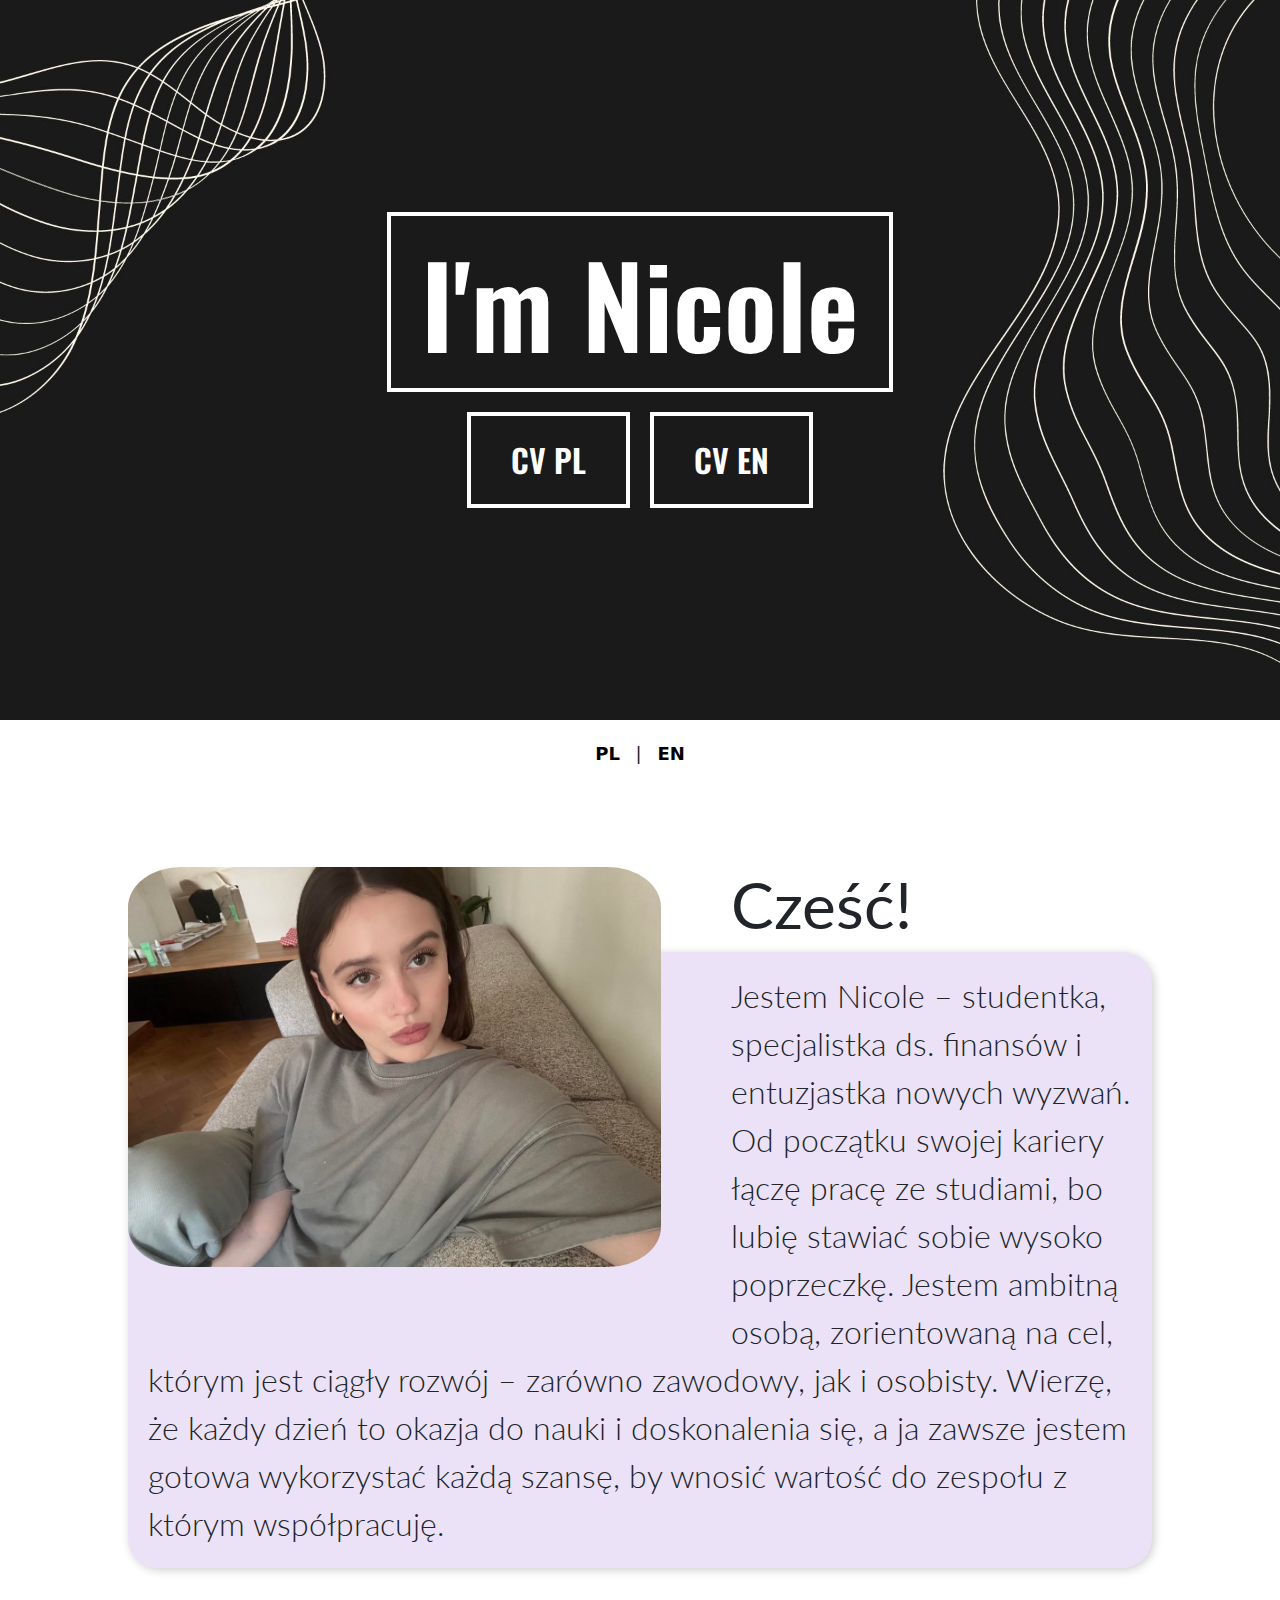
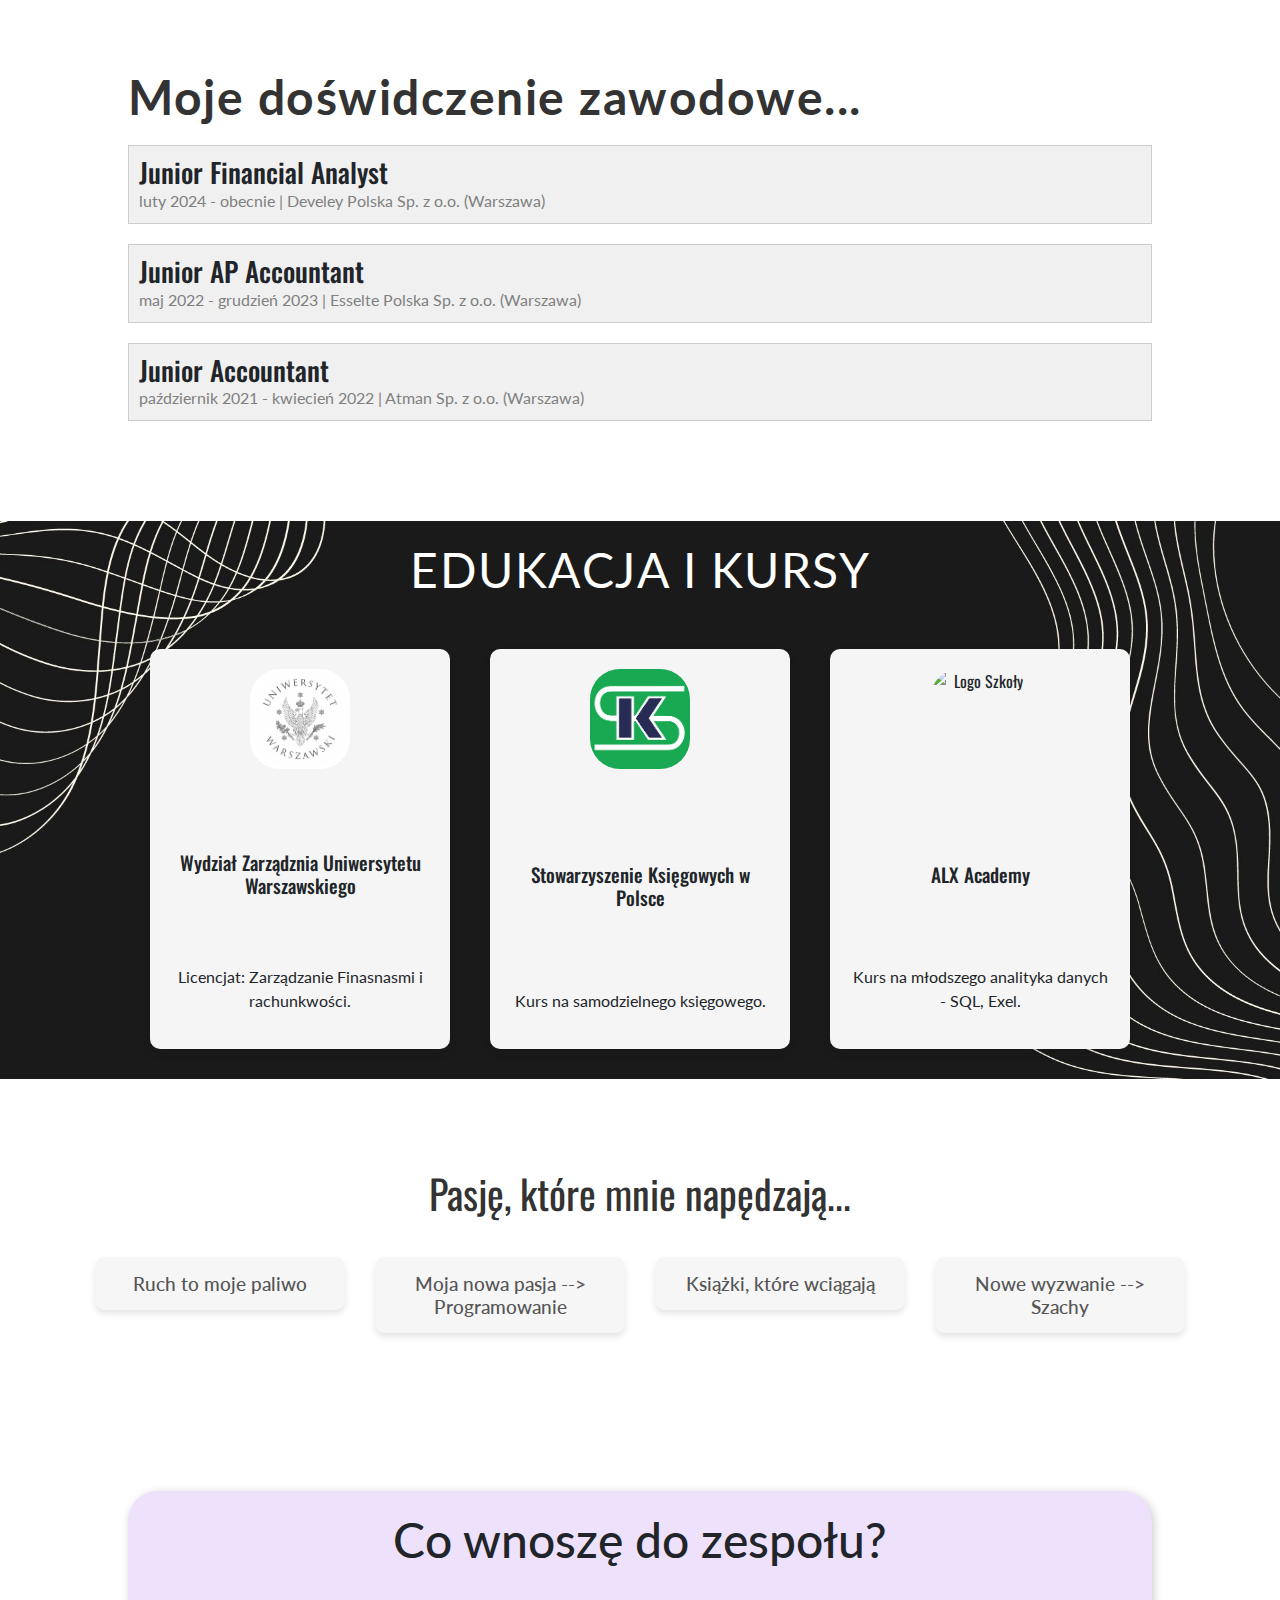
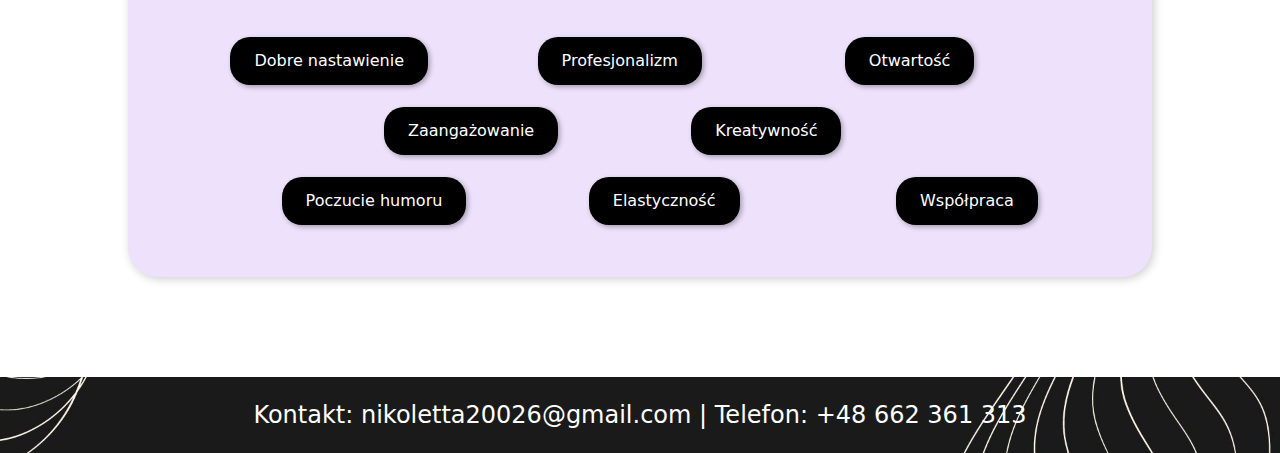
==== index.html @ 29d90490 "Add files via upload" ====
<!DOCTYPE html>
<html lang="en">

<head>
  <meta charset="UTF-8">
  <meta name="viewport" content="width=device-width, initial-scale=1.0">
  <title>My Resume</title>
  <link rel="stylesheet" href="./style.css" />
  <link href="https://fonts.googleapis.com/css2?family=Oswald:wght@400;500;600;700&display=swap" rel="stylesheet">
  <link href="https://cdn.jsdelivr.net/npm/bootstrap@5.3.3/dist/css/bootstrap.min.css" rel="stylesheet" integrity="sha384-QWTKZyjpPEjISv5WaRU9OFeRpok6YctnYmDr5pNlyT2bRjXh0JMhjY6hW+ALEwIH" crossorigin="anonymous">
  <link rel="preconnect" href="https://fonts.googleapis.com">
  <link rel="preconnect" href="https://fonts.gstatic.com" crossorigin>
  <link href="https://fonts.googleapis.com/css2?family=Lato:wght@300&display=swap" rel="stylesheet">
</head>

<body>
  <div class="top">
    <div class="container">
        <div class="title">
            <h1 class="text1">I'm Nicole</h1>
        </div>
        <!-- Przenieś przyciski pod tytuł -->
        <div class="cv-buttons">
            <a href="NIcole.Gaida.CV.PL.pdf" download class="cv-button">CV PL</a>
            <a href="Nicole.Gaida.CV.EN.pdf" download class="cv-button">CV EN</a>
        </div>
    </div>
</div>

<div class="language-switcher">
  <a href="nicolegaida-PL.html".html">PL</a> | <a href="nicolegaida-EN.html">EN</a>
</div>

<div class="me">
  <div class="photo">
    <img class="myphoto" src="./448619239_1442363773308710_5676745897773278580_n (2).jpg" alt="women" />
  </div>
  <div class="intro">
    <h3 class="hello">Cześć!</h3>
    <p class="introduction">Jestem Nicole – studentka, specjalistka ds. finansów i entuzjastka nowych wyzwań. Od początku swojej kariery łączę pracę ze studiami, bo lubię stawiać sobie wysoko poprzeczkę. Jestem ambitną osobą, zorientowaną na cel, którym jest ciągły rozwój – zarówno zawodowy, jak i osobisty. Wierzę, że każdy dzień to okazja do nauki i doskonalenia się, a ja zawsze jestem gotowa wykorzystać każdą szansę, by wnosić wartość do zespołu z którym współpracuję.</p>

  </div>
</div>



<div class="experience">
  <h3>Moje doświdczenie zawodowe...</h3>
</div>

<div class="job-entry">
  <div class="job-header" onclick="toggleDetails('details1')">
      <h2>Junior Financial Analyst</h2>
      <p>luty 2024 - obecnie | Develey Polska Sp. z o.o. (Warszawa)</p>
  </div>
  <div class="job-description" id="details1">
    <ul>
      <li>Monitorowanie i analiza wyników sprzedaży.</li>
      <li>Zarządzanie zapasami.</li>
      <li>Analiza i uzgodnienie inwentaryzacji.</li>
      <li>Przegląd zobowiązań i należności firmy.</li>
      <li>Wykonywanie ad hoc analiz finansowych.</li>
    </ul>
  </div>
</div>

<div class="job-entry">
  <div class="job-header" onclick="toggleDetails('details2')">
      <h2>Junior AP Accountant</h2>
      <p>maj 2022 - grudzień 2023 | Esselte Polska Sp. z o.o. (Warszawa)</p>
  </div>
  <div class="job-description" id="details2">
    <ul>
      <li>Kompleksowa obsługa faktur od dostawców, w tym weryfikacja pod kątem poprawności, zgodności z umowami oraz wymogami prawnymi.</li>
      <li>Zarządzanie całym procesem księgowania faktur, od momentu ich otrzymania do finalnego zaksięgowania w systemie SAP.</li>
      <li>Wprowadzanie i monitorowanie płatności, dbanie o terminowe rozliczenia oraz zgodność z planem finansowym firmy.</li>
      <li>Utrzymywanie bieżącego kontaktu z dostawcami, rozwiązywanie problemów związanych z fakturami i płatnościami.</li>
      <li>Aktywny udział w procesie zamknięcia miesiąca, w tym uzgadnianie kont za pośrednictwem systemu Blackline.</li>
      <li>Współpraca z zespołem księgowym w celu zapewnienia dokładności danych finansowych.</li>
    </ul>
  </div>
</div>

<div class="job-entry">
  <div class="job-header" onclick="toggleDetails('details3')">
      <h2>Junior Accountant</h2>
      <p>październik 2021 - kwiecień 2022 | Atman Sp. z o.o. (Warszawa)</p>
  </div>
  <div class="job-description" id="details3">
    <ul>
      <li>Księgowanie faktur kosztowych.</li>
      <li>Księgowanie wyciągów bankowych.</li>
      <li>Kontakt z dostawcami.</li>
    </ul>
  </div>
</div>



<div class="education-container">
  <h2>Edukacja i Kursy</h2>

  <div class="education-section">
      <div class="education-tile">
          <img src="/logo.png" alt="Logo Uczelni">
          <h3>Wydział Zarządznia Uniwersytetu Warszawskiego</h3>
          <p>Licencjat: Zarządzanie Finasnasmi i rachunkwości.</p>
      </div>

      <div class="education-tile">
          <img src="/sklogo.png" alt="Logo Organizacji">
          <h3>Stowarzyszenie Księgowych w Polsce</h3>
          <p>Kurs na samodzielnego księgowego.</p>
      </div>

      <div class="education-tile">
          <img src="/logoALX.png" alt="Logo Szkoły">
          <h3>ALX Academy</h3>
          <p>Kurs na młodszego analityka danych - SQL, Exel.</p>
      </div>
      
      <!-- Dodaj więcej kafelków w razie potrzeby -->
  </div>
</div>

<div class="interests">
  <h2>Pasję, które mnie napędzają...</h2>
  <div class="hobby-container">
      <div class="hobby-item">
          <h3>Ruch to moje paliwo</h3>
          <div class="hobby-content">
              <img src="siłka.png" alt="Siłownia">
              <p>
                Aktywność fizyczna to dla mnie klucz do zachowania równowagi, dając energię i motywację do codziennego działania.</p>
          </div>
      </div>
      <div class="hobby-item">
          <h3>Moja nowa pasja --> Programowanie</h3>
          <div class="hobby-content">
              <img src="monitor.jpg" alt="Programowanie">
              <p>Programowanie od razu mnie pochłonęło, a tę stronę zaprogramowałam sama jako mój pierwszy projekt, łącząc kreatywność z logiką.</p>
          </div>
      </div>
      <div class="hobby-item">
          <h3>Książki, które wciągają</h3>
          <div class="hobby-content">
              <img src="ksiązki.png" alt="Książki">
              <p>Kocham czytać coś, co wciąga mnie od pierwszej strony – zazwyczaj to książki historyczne i thrillery.</p>
          </div>
      </div>
      <div class="hobby-item">
          <h3>Nowe wyzwanie --> Szachy</h3>
          <div class="hobby-content">
              <img src="geopolitka.png" alt="Szachy">
              <p>Niedawno nauczyłam się grać w szachy i od razu wciągnęła mnie ich złożoność. Fascynuje mnie, jak każda partia wymaga strategicznego myślenia.</p>
          </div>
      </div>
  </div>
</div>

<div class="gray">
<div class="section-title">
  <h2>Co wnoszę do zespołu?</h2>
</div>

<div class="team-contributions">
  <div class="cloud">Dobre nastawienie</div>
  <div class="cloud">Profesjonalizm</div>
  <div class="cloud">Otwartość</div>
  <div class="cloud">Zaangażowanie</div>
  <div class="cloud">Kreatywność</div>
  <div class="cloud">Poczucie humoru</div>
  <div class="cloud">Elastyczność</div>
  <div class="cloud">Współpraca</div>
</div>

</div>
<div class="theend">

</div>

<footer>
  <div class="footer-content">
      <p>Kontakt: <a href="mailto:nikoletta20026@gmail.com">nikoletta20026@gmail.com</a> | Telefon: <a href="tel:+48662361313">+48 662 361 313</a></p>
  </div>
</footer>
<script src="myweb.js"></script>
</body>
---- style.css ----
body {
    margin: 0;
    padding: 0;
}
.top {
    height: 80vh;
    color: white;
    background-image: url(./Business.jpg);
    background-size: cover;
    background-repeat: no-repeat; 
    background-position: center center;
}

.container {
    display: flex;
    flex-direction: column; /* Ustawienie elementów w kolumnie */
    justify-content: center;
    align-items: center;
    height: 100%;
}

.title {
    display: inline-block;
    text-align: center;
    font-family: 'Oswald', sans-serif;
    border: 4px solid white;
    padding: 30px;
    margin: 0px;
    line-height: 1;
} 


.text1, .text2 {
    margin: 0px;
    padding: 0px;
    line-height: 1;
}


.text1 {
    font-size: 7rem;
    font-weight: 600;
}

.text2 {
    font-size: 3rem;
    margin-top: 5px;
    font-weight: 200;
    margin-bottom: 5px;
}

.cv-buttons {
    display: flex;
    justify-content: center;
    gap: 20px; /* Odstęp między przyciskami */
    margin-top: 20px; /* Odstęp od napisu "I'm Nicole" */
}

.cv-button {
    font-family: 'Oswald', sans-serif;
    font-size: 2rem;
    font-weight: 600;
    color: white;
    text-decoration: none;
    border: 4px solid white;
    padding: 20px 40px;
    display: inline-block;
    text-align: center;
    background: transparent;
    transition: background 0.3s, color 0.3s;
}

.cv-button:hover {
    background-color: white;
    color: black;
}



.me {
    margin-top: 100px;
    margin-left: 10%;
    margin-right: 10%;
    margin-bottom: 100px;
}

.photo {
    float: left;
    margin-right: 70px;
    margin-bottom: 50px;

}

.myphoto {
    height: 400px;
    border-radius: 10%;
}

.intro {
    font-family: "Lato", sans-serif;
    font-weight: 300;
    font-style: normal;
    margin-top: 50px;
}

.hello {
    font-size: 4rem;
    font-weight: 400;
}

.introduction {
    background-color: #ece2f8;
    padding: 0px;
    border-radius: 30px; /* Zaokrąglone rogi, aby przypominało kształt chmurki */
    box-shadow: 2px 2px 10px rgba(0, 0, 0, 0.2); 
    font-size: 2rem;
}



.experience > h3 {

    font-size: 2em;
    margin-bottom: 20px;
    color: #333; /* Kolor tekstu */
    letter-spacing: 1.5px; /* Rozstrzał liter */
    font-weight: bold; /* Pogrubienie */
    font-family: "Lato", sans-serif;
    font-weight: 400;
    font-size: 3rem;
    margin-bottom: 50px;
    margin-left: 10%;
}

.job-entry {
    margin-bottom: 20px;
    margin-left: 10%;
    margin-right: 10%; /* Dodanie marginesu po prawej stronie */
}

.opis {
    margin-top: 50px;
}




.job-header h2 {
    font-family: 'Oswald', sans-serif;
    margin: 0;
    font-size: 1.7em;
}

.job-header p {
    font-family: "Lato", sans-serif;
    margin: 0;
    font-size: 1em;
    color: gray;
}

.job-description {
    margin-top: 20px;
    text-align: left;
    font-size: 1.2em;
}

ul {
    list-style-type: square;
}

.job-description {
    display: none; /* Domyślnie ukryte */
    margin-left: 20px;
}

.job-header {
    cursor: pointer;
    background-color: #f0f0f0;
    padding: 10px;
    border: 1px solid #ccc;
    margin-bottom: 5px;
}

.job-header:hover {
    background-color: #e0e0e0;
}

.education-container {
    background-image: url(./Business.jpg);
    background-size: cover;
    background-repeat: no-repeat; 
    background-position: center center;
    text-align: center;
    margin-bottom: 40px;
    margin-top: 100px;
    padding-top: 20px;
    padding-bottom: 30px;
}

.education-container h2 {
    font-size: 2em;
    margin-bottom: 20px;
    color: white; /* Kolor tekstu */
    text-transform: uppercase; /* Duże litery */
    letter-spacing: 1.5px; /* Rozstrzał liter */
    font-weight: bold; /* Pogrubienie */
    font-family: "Lato", sans-serif;
    font-weight: 400;
    font-size: 3rem;
    margin-bottom: 50px;
}

.education-section {
    display: flex;
    flex-wrap: wrap;
    gap: 40px; /* Większy odstęp między kafelkami */
    justify-content: center; /* Wyrównanie do środka */
}

.education-tile {
    font-family: 'Oswald', sans-serif;
    background-color: #f5f5f5; /* Tło kafelka */
    border-radius: 10px; /* Zaokrąglenie rogów kafelka */
    box-shadow: 0 4px 8px rgba(0, 0, 0, 0.1); /* Cień pod kafelkiem */
    padding: 20px;
    width: 300px; /* Szerokość kafelka */
    text-align: center;
    display: flex;
    flex-direction: column;
    justify-content: space-between;
    align-items: center;
    height: 400px; /* Ustalona wysokość kafelka, aby wszystkie były równe */
}

.education-tile p {
    font-family: "Lato", sans-serif;
}

.education-tile img {
    width: 100px; /* Stała szerokość loga */
    height: 100px; /* Stała wysokość loga */
    margin-bottom: 15px;
    border-radius: 30%; /* Zaokrąglone rogi obrazka */
    object-fit: contain; /* Zapewnia, że obrazek zmieści się w kwadracie bez zniekształceń */
}

.education-tile h3 {
    margin: 10px 0;
    font-size: 1.2em;
}



.interests {
    text-align: center;
    padding: 50px 0;

}

.interests h2 {
    font-family: 'Oswald', sans-serif;
    font-weight: 400;
    font-size: 2.5em;
    color: #333;
    margin-bottom: 40px;
}

.hobby-container {
    display: flex;
    flex-wrap: wrap;
    justify-content: center;
    gap: 30px;
}

.hobby-item {
    position: relative;
    width: 250px;
    cursor: pointer;
    font: "Lato", sans-serif;
}

.hobby-item h3 {
    font-family: 'Lato', sans-serif;
    font-size: 1.2em;
    color: #555;
    background-color: #f4f4f4d5;
    padding: 15px;
    border-radius: 10px;
    transition: background-color 0.3s, color 0.3s;
    box-shadow: 0 4px 6px rgba(0, 0, 0, 0.1);
}

.hobby-item h3:hover {
    background-color: #c69bf7;
    color: #fff;
}

.hobby-content {
    position: absolute;
    top: 110%;
    left: 50%;
    transform: translateX(-50%);
    width: 300px;
    background-color: #fff;
    padding: 20px;
    border-radius: 10px;
    text-align: left;
    box-shadow: 0 8px 16px rgba(0, 0, 0, 0.2);
    opacity: 0;
    visibility: hidden;
    transition: opacity 0.3s;
    z-index: 1;
}

.hobby-item:hover .hobby-content {
    opacity: 1;
    visibility: visible;
}

.hobby-content img {
    width: 100%;
    height: auto;
    border-radius: 10px;
    margin-bottom: 15px;
}

.hobby-content p {
    font-family: 'Lato', sans-serif;
    font-size: 0.95em;
    color: #333;
    line-height: 1.5;
    text-align: justify;
}

footer {
    background-image: url(./Business.jpg);
    background-size: cover;
    background-repeat: no-repeat; 
    background-position: center center;
    color: #fff; /* Kolor tekstu */
    padding: 20px 0;
    text-align: center;
}

.footer-content {
    max-width: 1200px;
    margin: 0 auto;
    padding: 0 20px;
}

.footer-content p {
    margin: 0;
    font-size: 1,5em;
}

.footer-content a {
    color: #fff; /* Kolor linków */
    text-decoration: none;
}

.footer-content a:hover {
    text-decoration: underline; /* Podkreślenie linków po najechaniu myszą */
}



.language-switcher {
    text-align: center;
    margin-top: 20px;
    font-size: 18px;
}

.language-switcher a {
    text-decoration: none;
    color: #000;
    margin: 0 10px;
    font-weight: bold;
}

.language-switcher a:hover {
    text-decoration: underline;
}

.section-title {
    text-align: center;
    font-family: "Lato", sans-serif;
    font-weight: 400;
    margin-top: 100px;
    margin-bottom: 0px;
}

.section-title h2 {
    font-size: 3rem;
    padding-top: 20px;
}

.team-contributions {
    position: relative;
    width: 100%;
    margin: 0 auto;
    height: 300px; /* Zmniejszona wysokość kontenera */
    padding: 20px;
}

.cloud {
    
    position: absolute;
    background-color: #000;
    color: #fff;
    padding: 12px 24px; /* Zwiększono padding, aby chmurki były większe */
    border-radius: 20px;
    box-shadow: 2px 2px 5px rgba(0, 0, 0, 0.3);
    font-size: 16px; /* Zwiększono rozmiar czcionki */
    transition: transform 0.3s ease;
    cursor: pointer;
}

/* Rozmieszczenie chmurek w różnych miejscach, bliżej siebie */
.cloud:nth-child(1) { top: 60px; left: 10%; } /* Zaangażowanie */
.cloud:nth-child(2) { top: 60px; left: 40%; } /* Otwartość */
.cloud:nth-child(3) { top: 60px; left: 70%; } /* Profesjonalizm */
.cloud:nth-child(4) { top: 130px; left: 25%; } /* Dobre nastawienie */
.cloud:nth-child(5) { top: 130px; left: 55%; } /* Współpraca */
.cloud:nth-child(6) { top: 200px; left: 15%; } /* Elastyczność */
.cloud:nth-child(7) { top: 200px; left: 45%; } /* Kreatywność */
.cloud:nth-child(8) { top: 200px; left: 75%; } /* Poczucie humoru */

.cloud:hover {
    transform: scale(1.1);
}


.gray {
    background-color: #ede1fb;
    ;; /* Szary kolor tła */
    padding: 0px;
    border-radius: 30px; /* Zaokrąglone rogi, aby przypominało kształt chmurki */
    box-shadow: 2px 2px 10px rgba(0, 0, 0, 0.2); /* Delikatny cień */
    max-width: 80%;
    margin: 0 auto; /* Wyśrodkowanie kontenera */
    text-align: center;

    
}

.theend {
    height: 100px;
}


body {
    margin: 0;
    padding: 0;
}

.top {
    height: 80vh;
    color: white;
    background-image: url(./Business.jpg);
    background-size: cover;
    background-repeat: no-repeat;
    background-position: center center;
}

.container {
    display: flex;
    flex-direction: column;
    justify-content: center;
    align-items: center;
    height: 100%;
}

.title {
    display: inline-block;
    text-align: center;
    font-family: 'Oswald', sans-serif;
    border: 4px solid white;
    padding: 30px;
    margin: 0px;
    line-height: 1;
}

.text1 {
    font-size: 7rem;
    font-weight: 600;
}

.cv-buttons {
    display: flex;
    justify-content: center;
    gap: 20px;
    margin-top: 20px;
}

.cv-button {
    font-family: 'Oswald', sans-serif;
    font-size: 2rem;
    font-weight: 600;
    color: white;
    text-decoration: none;
    border: 4px solid white;
    padding: 20px 40px;
    display: inline-block;
    text-align: center;
    background: transparent;
    transition: background 0.3s, color 0.3s;
}

.cv-button:hover {
    background-color: white;
    color: black;
}

.me {
    margin: 100px 10%;
}

.photo {
    float: left;
    margin-right: 70px;
    margin-bottom: 50px;
}

.myphoto {
    height: 400px;
    border-radius: 10%;
}

.intro {
    font-family: "Lato", sans-serif;
    font-weight: 300;
    font-style: normal;
    margin-top: 50px;
}

.hello {
    font-size: 4rem;
    font-weight: 400;
}

.introduction {
    background-color: #ece2f8;
    padding: 20px;
    border-radius: 30px;
    box-shadow: 2px 2px 10px rgba(0, 0, 0, 0.2);
    font-size: 2rem;
}

.experience > h3 {
    font-size: 3rem;
    margin: 50px 10% 20px;
    color: #333;
    letter-spacing: 1.5px;
    font-weight: bold;
    font-family: "Lato", sans-serif;
}

.job-entry {
    margin: 20px 10%;
}

.job-header h2 {
    font-family: 'Oswald', sans-serif;
    margin: 0;
    font-size: 1.7em;
}

.job-header p {
    font-family: "Lato", sans-serif;
    margin: 0;
    font-size: 1em;
    color: gray;
}

.job-description {
    margin-top: 20px;
    text-align: left;
    font-size: 1.2em;
    display: none;
    margin-left: 20px;
}

.job-header {
    cursor: pointer;
    background-color: #f0f0f0;
    padding: 10px;
    border: 1px solid #ccc;
    margin-bottom: 5px;
}

.job-header:hover {
    background-color: #e0e0e0;
}

.education-container {
    background-image: url(./Business.jpg);
    background-size: cover;
    background-repeat: no-repeat;
    background-position: center center;
    text-align: center;
    margin: 100px 0 40px;
    padding: 20px 0 30px;
}

.education-container h2 {
    font-family: "Lato", sans-serif;
    font-weight: 400;
    font-size: 3rem;
    color: white;
    text-transform: uppercase;
    letter-spacing: 1.5px;
    margin-bottom: 50px;
}

.education-section {
    display: flex;
    flex-wrap: wrap;
    gap: 40px;
    justify-content: center;
}

.education-tile {
    font-family: 'Oswald', sans-serif;
    background-color: #f5f5f5;
    border-radius: 10px;
    box-shadow: 0 4px 8px rgba(0, 0, 0, 0.1);
    padding: 20px;
    width: 300px;
    text-align: center;
    display: flex;
    flex-direction: column;
    justify-content: space-between;
    align-items: center;
    height: 400px;
}

.education-tile p {
    font-family: "Lato", sans-serif;
}

.education-tile img {
    width: 100px;
    height: 100px;
    margin-bottom: 15px;
    border-radius: 30%;
    object-fit: contain;
}

.interests {
    text-align: center;
    padding: 50px 0;
}

.interests h2 {
    font-family: 'Oswald', sans-serif;
    font-weight: 400;
    font-size: 2.5em;
    color: #333;
    margin-bottom: 40px;
}

.hobby-container {
    display: flex;
    flex-wrap: wrap;
    justify-content: center;
    gap: 30px;
}

.hobby-item {
    position: relative;
    width: 250px;
    cursor: pointer;
}

.hobby-item h3 {
    font-family: 'Lato', sans-serif;
    font-size: 1.2em;
    color: #555;
    background-color: #f4f4f4d5;
    padding: 15px;
    border-radius: 10px;
    transition: background-color 0.3s, color 0.3s;
    box-shadow: 0 4px 6px rgba(0, 0, 0, 0.1);
}

.hobby-item h3:hover {
    background-color: #c69bf7;
    color: #fff;
}

.hobby-content {
    position: absolute;
    top: 110%;
    left: 50%;
    transform: translateX(-50%);
    width: 300px;
    background-color: #fff;
    padding: 20px;
    border-radius: 10px;
    text-align: left;
    box-shadow: 0 8px 16px rgba(0, 0, 0, 0.2);
    opacity: 0;
    visibility: hidden;
    transition: opacity 0.3s;
    z-index: 1;
}

.hobby-item:hover .hobby-content {
    opacity: 1;
    visibility: visible;
}

.hobby-content img {
    width: 100%;
    height: auto;
    border-radius: 10px;
    margin-bottom: 15px;
}

.hobby-content p {
    font-family: 'Lato', sans-serif;
    font-size: 0.95em;
    color: #333;
    line-height: 1.5;
    text-align: justify;
}

footer {
    background-image: url(./Business.jpg);
    background-size: cover;
    background-repeat: no-repeat;
    background-position: center center;
    color: #fff;
    padding: 20px 0;
    text-align: center;
}

.footer-content {
    max-width: 1200px;
    margin: 0 auto;
    padding: 0 20px;
}

.footer-content p {
    margin: 0;
    font-size: 1.5em;
}

.footer-content a {
    color: #fff;
    text-decoration: none;
}

.footer-content a:hover {
    text-decoration: underline;
}

.language-switcher {
    text-align: center;
    margin-top: 20px;
    font-size: 18px;
}

.language-switcher a {
    text-decoration: none;
    color: #000;
    margin: 0 10px;
    font-weight: bold;
}

.language-switcher a:hover {
    text-decoration: underline;
}

.section-title {
    text-align: center;
    font-family: "Lato", sans-serif;
    font-weight: 400;
    margin-top: 100px;
    margin-bottom: 0px;
}

.section-title h2 {
    font-size: 3rem;
    padding-top: 20px;
}

.team-contributions {
    position: relative;
    width: 100%;
    margin: 0 auto;
    height: 300px;
    padding: 20px;
}

.cloud {
    position: absolute;
    background-color: #000;
    color: #fff;
    padding: 12px 24px;
    border-radius: 20px;
    box-shadow: 2px 2px 5px rgba(0, 0, 0, 0.3);
    font-size: 16px;
    transition: transform 0.3s ease;
    cursor: pointer;
}



@media only screen and (max-width: 768px) {
    .text1 {
        font-size: 4rem; /* Zmniejszenie rozmiaru czcionki na mniejszych ekranach */
    }

    .hello {
        font-size: 2.5rem; /* Zmniejszenie rozmiaru czcionki na mniejszych ekranach */
    }

    .introduction, .footer-content p, .footer-content a {
        font-size: 1rem; /* Zmniejszenie czcionki dla mniejszych urządzeń */
    }

    .photo {
        max-width: 100%; /* Dopasowanie zdjęcia do szerokości ekranu */
    }

    .team-contributions {
        grid-template-columns: 1fr; /* Jedna kolumna na mniejszych ekranach */
        gap: 15px; /* Zmniejszenie odstępu między chmurkami */
    }

    .cv-buttons {
        flex-direction: column; /* Przyciski CV pod sobą na mniejszych ekranach */
        gap: 10px;
    }
    
    .me {
        margin: 50px 5%; /* Zmniejszenie marginesów na mniejszych ekranach */
    }
}
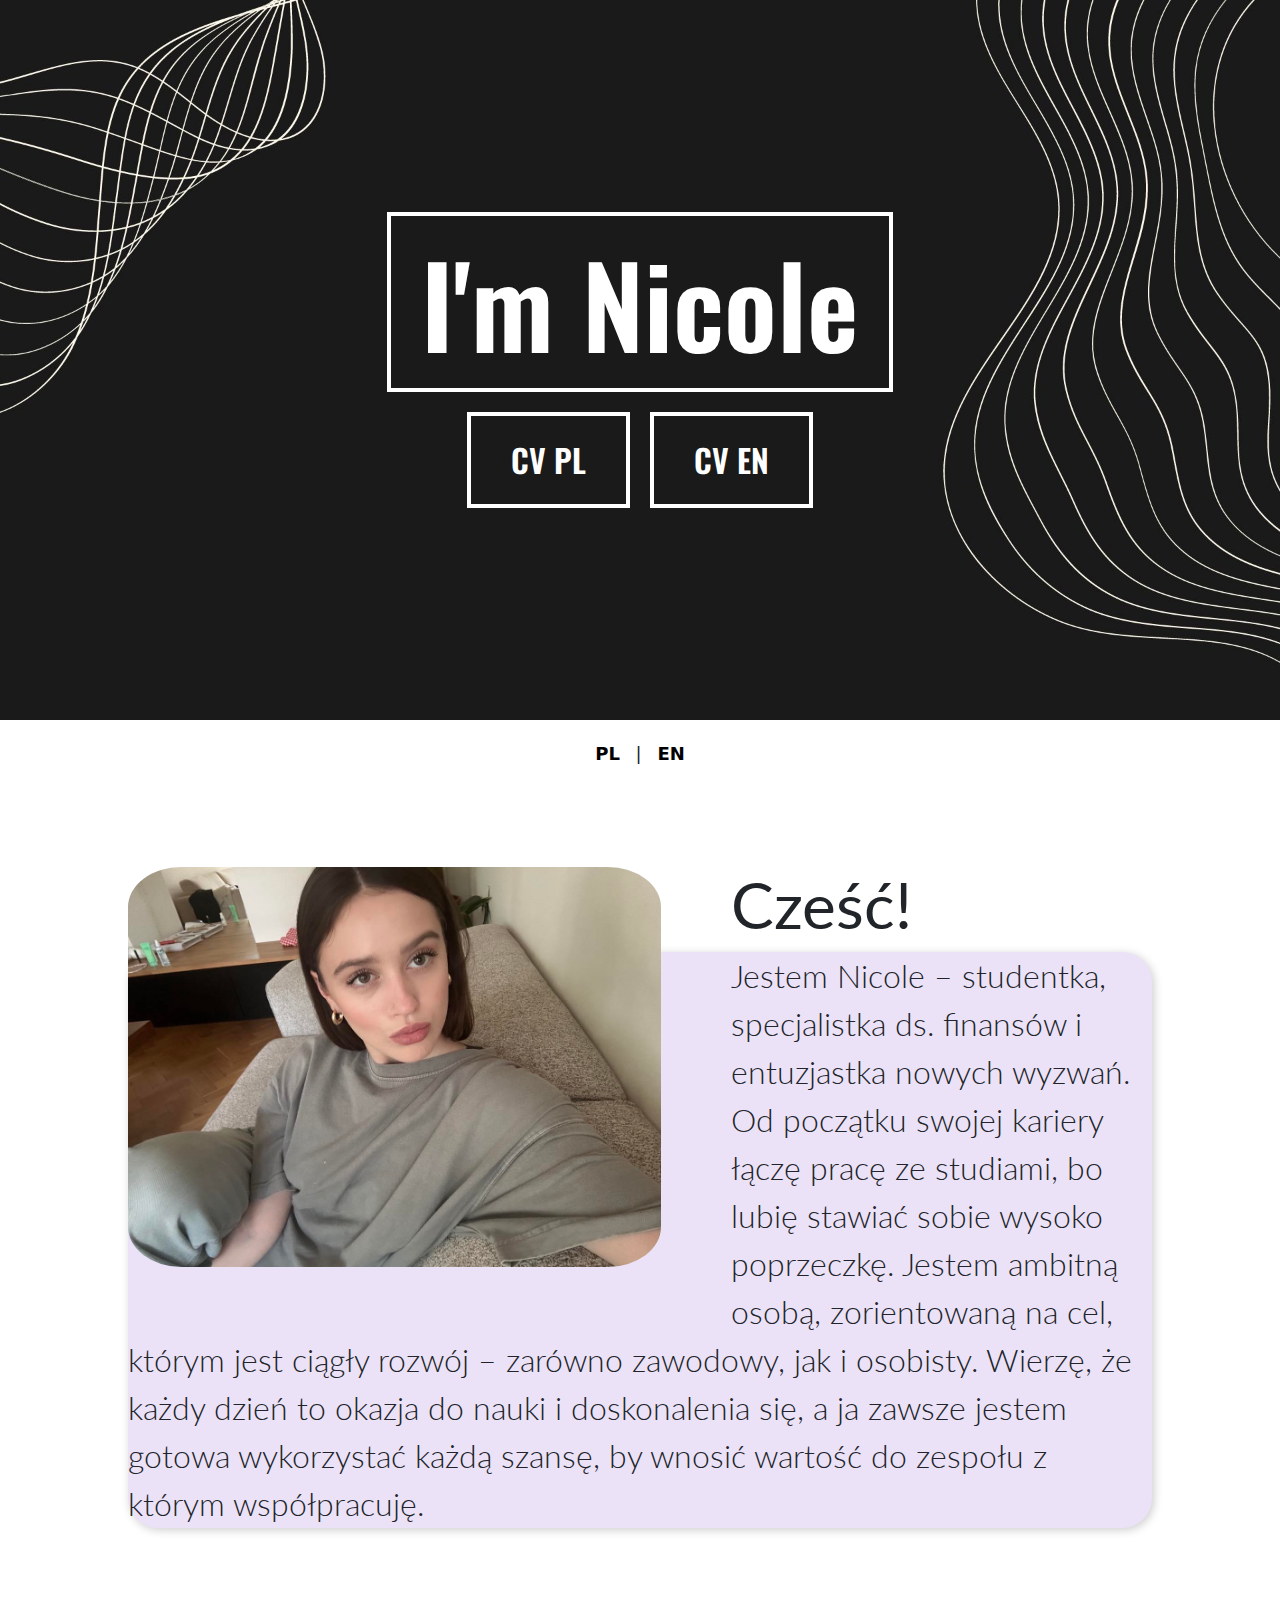
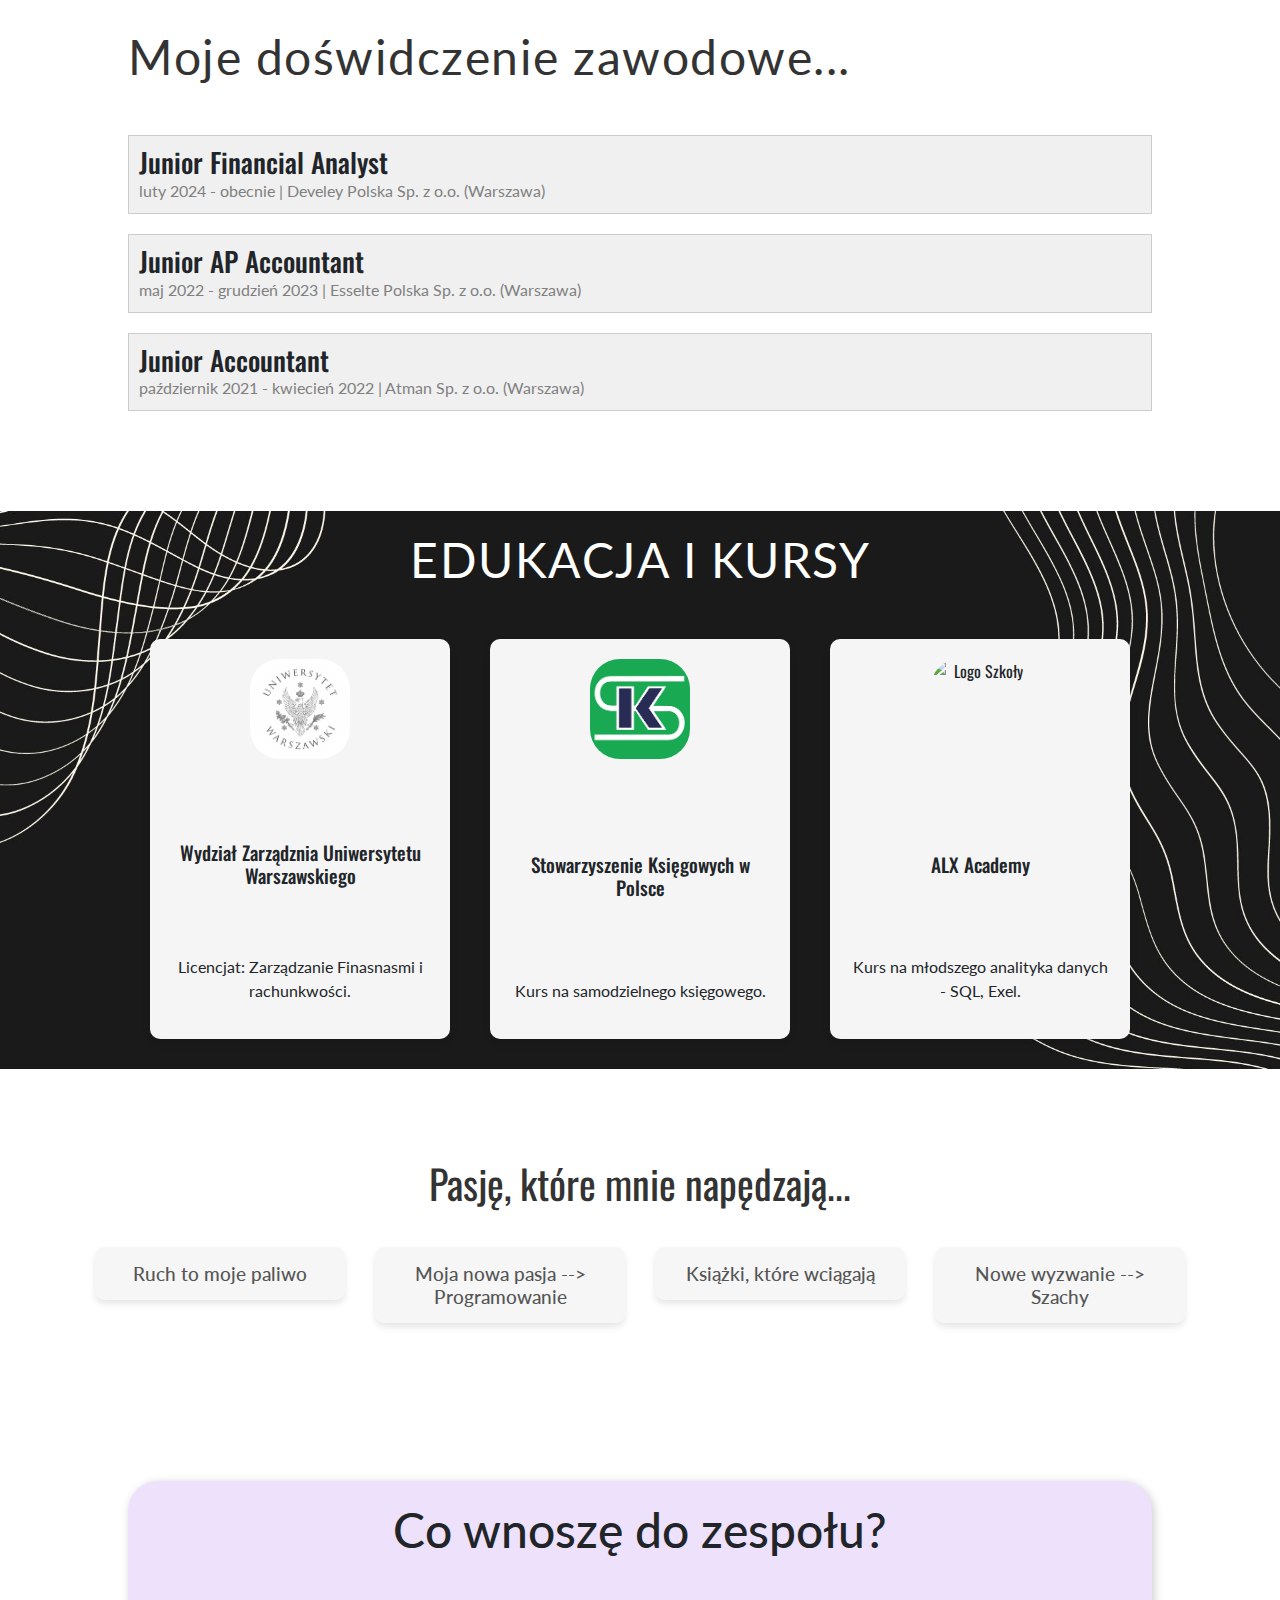
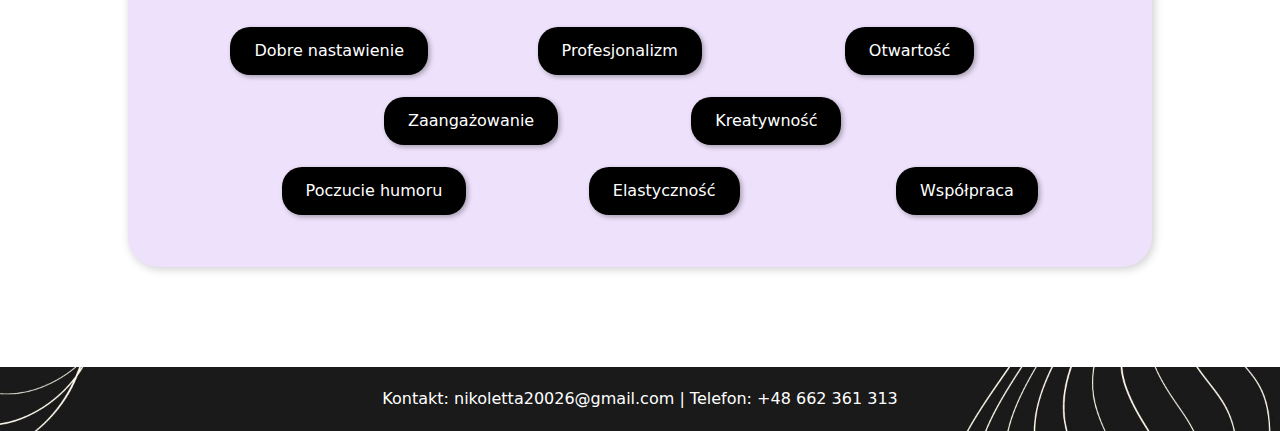
==== commit 39b5d8ee: "Update index.html" ====
--- a/index.html
+++ b/index.html
@@ -102,19 +102,19 @@
 
   <div class="education-section">
       <div class="education-tile">
-          <img src="/logo.png" alt="Logo Uczelni">
+          <img src="logo.png" alt="Logo Uczelni">
           <h3>Wydział Zarządznia Uniwersytetu Warszawskiego</h3>
           <p>Licencjat: Zarządzanie Finasnasmi i rachunkwości.</p>
       </div>
 
       <div class="education-tile">
-          <img src="/sklogo.png" alt="Logo Organizacji">
+          <img src="sklogo.png" alt="Logo Organizacji">
           <h3>Stowarzyszenie Księgowych w Polsce</h3>
           <p>Kurs na samodzielnego księgowego.</p>
       </div>
 
       <div class="education-tile">
-          <img src="/logoALX.png" alt="Logo Szkoły">
+          <img src="logoALX.png" alt="Logo Szkoły">
           <h3>ALX Academy</h3>
           <p>Kurs na młodszego analityka danych - SQL, Exel.</p>
       </div>
--- a/style.css
+++ b/style.css
@@ -453,388 +453,3 @@
     padding: 0;
 }
 
-.top {
-    height: 80vh;
-    color: white;
-    background-image: url(./Business.jpg);
-    background-size: cover;
-    background-repeat: no-repeat;
-    background-position: center center;
-}
-
-.container {
-    display: flex;
-    flex-direction: column;
-    justify-content: center;
-    align-items: center;
-    height: 100%;
-}
-
-.title {
-    display: inline-block;
-    text-align: center;
-    font-family: 'Oswald', sans-serif;
-    border: 4px solid white;
-    padding: 30px;
-    margin: 0px;
-    line-height: 1;
-}
-
-.text1 {
-    font-size: 7rem;
-    font-weight: 600;
-}
-
-.cv-buttons {
-    display: flex;
-    justify-content: center;
-    gap: 20px;
-    margin-top: 20px;
-}
-
-.cv-button {
-    font-family: 'Oswald', sans-serif;
-    font-size: 2rem;
-    font-weight: 600;
-    color: white;
-    text-decoration: none;
-    border: 4px solid white;
-    padding: 20px 40px;
-    display: inline-block;
-    text-align: center;
-    background: transparent;
-    transition: background 0.3s, color 0.3s;
-}
-
-.cv-button:hover {
-    background-color: white;
-    color: black;
-}
-
-.me {
-    margin: 100px 10%;
-}
-
-.photo {
-    float: left;
-    margin-right: 70px;
-    margin-bottom: 50px;
-}
-
-.myphoto {
-    height: 400px;
-    border-radius: 10%;
-}
-
-.intro {
-    font-family: "Lato", sans-serif;
-    font-weight: 300;
-    font-style: normal;
-    margin-top: 50px;
-}
-
-.hello {
-    font-size: 4rem;
-    font-weight: 400;
-}
-
-.introduction {
-    background-color: #ece2f8;
-    padding: 20px;
-    border-radius: 30px;
-    box-shadow: 2px 2px 10px rgba(0, 0, 0, 0.2);
-    font-size: 2rem;
-}
-
-.experience > h3 {
-    font-size: 3rem;
-    margin: 50px 10% 20px;
-    color: #333;
-    letter-spacing: 1.5px;
-    font-weight: bold;
-    font-family: "Lato", sans-serif;
-}
-
-.job-entry {
-    margin: 20px 10%;
-}
-
-.job-header h2 {
-    font-family: 'Oswald', sans-serif;
-    margin: 0;
-    font-size: 1.7em;
-}
-
-.job-header p {
-    font-family: "Lato", sans-serif;
-    margin: 0;
-    font-size: 1em;
-    color: gray;
-}
-
-.job-description {
-    margin-top: 20px;
-    text-align: left;
-    font-size: 1.2em;
-    display: none;
-    margin-left: 20px;
-}
-
-.job-header {
-    cursor: pointer;
-    background-color: #f0f0f0;
-    padding: 10px;
-    border: 1px solid #ccc;
-    margin-bottom: 5px;
-}
-
-.job-header:hover {
-    background-color: #e0e0e0;
-}
-
-.education-container {
-    background-image: url(./Business.jpg);
-    background-size: cover;
-    background-repeat: no-repeat;
-    background-position: center center;
-    text-align: center;
-    margin: 100px 0 40px;
-    padding: 20px 0 30px;
-}
-
-.education-container h2 {
-    font-family: "Lato", sans-serif;
-    font-weight: 400;
-    font-size: 3rem;
-    color: white;
-    text-transform: uppercase;
-    letter-spacing: 1.5px;
-    margin-bottom: 50px;
-}
-
-.education-section {
-    display: flex;
-    flex-wrap: wrap;
-    gap: 40px;
-    justify-content: center;
-}
-
-.education-tile {
-    font-family: 'Oswald', sans-serif;
-    background-color: #f5f5f5;
-    border-radius: 10px;
-    box-shadow: 0 4px 8px rgba(0, 0, 0, 0.1);
-    padding: 20px;
-    width: 300px;
-    text-align: center;
-    display: flex;
-    flex-direction: column;
-    justify-content: space-between;
-    align-items: center;
-    height: 400px;
-}
-
-.education-tile p {
-    font-family: "Lato", sans-serif;
-}
-
-.education-tile img {
-    width: 100px;
-    height: 100px;
-    margin-bottom: 15px;
-    border-radius: 30%;
-    object-fit: contain;
-}
-
-.interests {
-    text-align: center;
-    padding: 50px 0;
-}
-
-.interests h2 {
-    font-family: 'Oswald', sans-serif;
-    font-weight: 400;
-    font-size: 2.5em;
-    color: #333;
-    margin-bottom: 40px;
-}
-
-.hobby-container {
-    display: flex;
-    flex-wrap: wrap;
-    justify-content: center;
-    gap: 30px;
-}
-
-.hobby-item {
-    position: relative;
-    width: 250px;
-    cursor: pointer;
-}
-
-.hobby-item h3 {
-    font-family: 'Lato', sans-serif;
-    font-size: 1.2em;
-    color: #555;
-    background-color: #f4f4f4d5;
-    padding: 15px;
-    border-radius: 10px;
-    transition: background-color 0.3s, color 0.3s;
-    box-shadow: 0 4px 6px rgba(0, 0, 0, 0.1);
-}
-
-.hobby-item h3:hover {
-    background-color: #c69bf7;
-    color: #fff;
-}
-
-.hobby-content {
-    position: absolute;
-    top: 110%;
-    left: 50%;
-    transform: translateX(-50%);
-    width: 300px;
-    background-color: #fff;
-    padding: 20px;
-    border-radius: 10px;
-    text-align: left;
-    box-shadow: 0 8px 16px rgba(0, 0, 0, 0.2);
-    opacity: 0;
-    visibility: hidden;
-    transition: opacity 0.3s;
-    z-index: 1;
-}
-
-.hobby-item:hover .hobby-content {
-    opacity: 1;
-    visibility: visible;
-}
-
-.hobby-content img {
-    width: 100%;
-    height: auto;
-    border-radius: 10px;
-    margin-bottom: 15px;
-}
-
-.hobby-content p {
-    font-family: 'Lato', sans-serif;
-    font-size: 0.95em;
-    color: #333;
-    line-height: 1.5;
-    text-align: justify;
-}
-
-footer {
-    background-image: url(./Business.jpg);
-    background-size: cover;
-    background-repeat: no-repeat;
-    background-position: center center;
-    color: #fff;
-    padding: 20px 0;
-    text-align: center;
-}
-
-.footer-content {
-    max-width: 1200px;
-    margin: 0 auto;
-    padding: 0 20px;
-}
-
-.footer-content p {
-    margin: 0;
-    font-size: 1.5em;
-}
-
-.footer-content a {
-    color: #fff;
-    text-decoration: none;
-}
-
-.footer-content a:hover {
-    text-decoration: underline;
-}
-
-.language-switcher {
-    text-align: center;
-    margin-top: 20px;
-    font-size: 18px;
-}
-
-.language-switcher a {
-    text-decoration: none;
-    color: #000;
-    margin: 0 10px;
-    font-weight: bold;
-}
-
-.language-switcher a:hover {
-    text-decoration: underline;
-}
-
-.section-title {
-    text-align: center;
-    font-family: "Lato", sans-serif;
-    font-weight: 400;
-    margin-top: 100px;
-    margin-bottom: 0px;
-}
-
-.section-title h2 {
-    font-size: 3rem;
-    padding-top: 20px;
-}
-
-.team-contributions {
-    position: relative;
-    width: 100%;
-    margin: 0 auto;
-    height: 300px;
-    padding: 20px;
-}
-
-.cloud {
-    position: absolute;
-    background-color: #000;
-    color: #fff;
-    padding: 12px 24px;
-    border-radius: 20px;
-    box-shadow: 2px 2px 5px rgba(0, 0, 0, 0.3);
-    font-size: 16px;
-    transition: transform 0.3s ease;
-    cursor: pointer;
-}
-
-
-
-@media only screen and (max-width: 768px) {
-    .text1 {
-        font-size: 4rem; /* Zmniejszenie rozmiaru czcionki na mniejszych ekranach */
-    }
-
-    .hello {
-        font-size: 2.5rem; /* Zmniejszenie rozmiaru czcionki na mniejszych ekranach */
-    }
-
-    .introduction, .footer-content p, .footer-content a {
-        font-size: 1rem; /* Zmniejszenie czcionki dla mniejszych urządzeń */
-    }
-
-    .photo {
-        max-width: 100%; /* Dopasowanie zdjęcia do szerokości ekranu */
-    }
-
-    .team-contributions {
-        grid-template-columns: 1fr; /* Jedna kolumna na mniejszych ekranach */
-        gap: 15px; /* Zmniejszenie odstępu między chmurkami */
-    }
-
-    .cv-buttons {
-        flex-direction: column; /* Przyciski CV pod sobą na mniejszych ekranach */
-        gap: 10px;
-    }
-    
-    .me {
-        margin: 50px 5%; /* Zmniejszenie marginesów na mniejszych ekranach */
-    }
-}